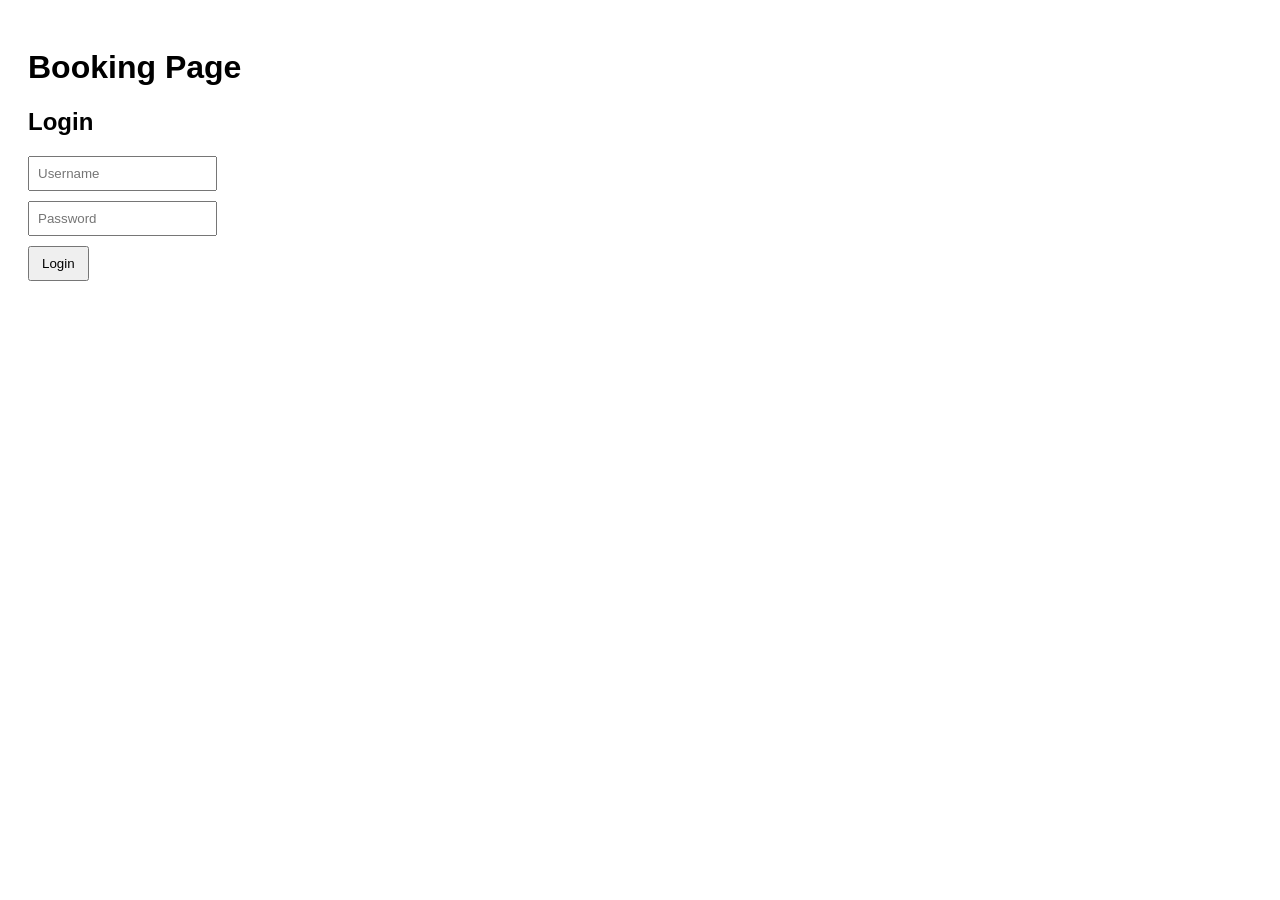
==== frontend/booking.html @ 163bf5a0 "FE First Draft" ====
<!DOCTYPE html>
<html lang="en">
<head>
  <meta charset="UTF-8">
  <title>Booking</title>
  <link rel="stylesheet" href="booking.css">
</head>

<body>

  <h1>Booking Page</h1>

  <!-- LOGIN SECTION -->
  <div id="loginSection">
    <h2>Login</h2>
    <input type="text" id="username" placeholder="Username">
    <input type="password" id="password" placeholder="Password">
    <button id="loginBtn">Login</button>
    <p id="loginStatus"></p>
  </div>

  <!-- EVENT + BOOKING SECTION -->
  <div id="bookingSection" style="display: none;">
    <h2>Event Details</h2>
    <div id="eventDetails"></div>
    <button id="bookBtn">Book Event</button>
    <p id="bookingStatus"></p>
  </div>

  <script src="booking.js"></script>
</body>
</html>
---- frontend/booking.css ----
body {
  font-family: Arial;
  padding: 20px;
}

input {
  display: block;
  margin: 10px 0;
  padding: 8px;
}

button {
  padding: 8px 12px;
  cursor: pointer;
}

#bookingSection {
  margin-top: 20px;
}
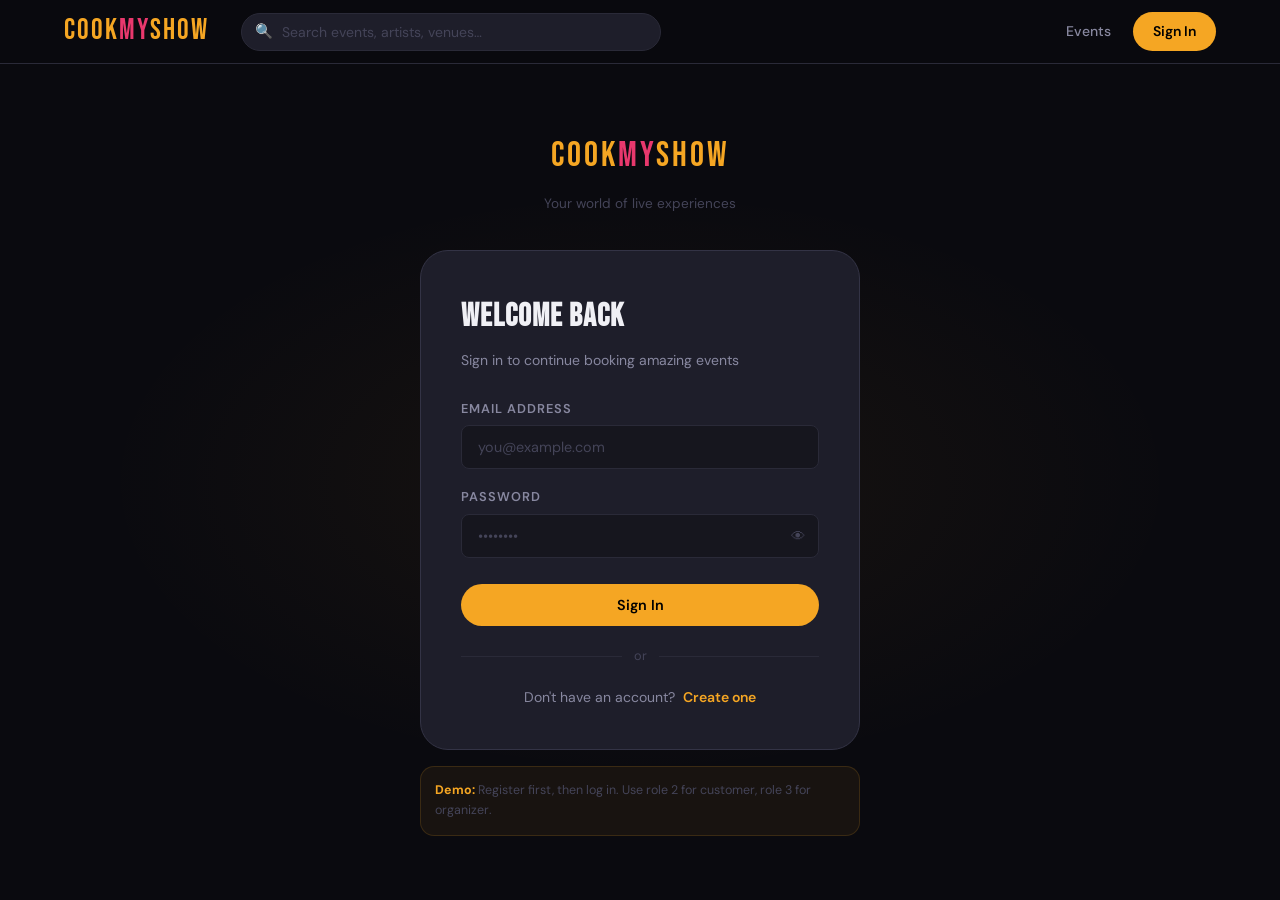
==== commit e5df1fef: "Version 1.0" ====
--- a/frontend/booking.html
+++ b/frontend/booking.html
@@ -2,31 +2,300 @@
 <html lang="en">
 <head>
   <meta charset="UTF-8">
-  <title>Booking</title>
-  <link rel="stylesheet" href="booking.css">
+  <meta name="viewport" content="width=device-width, initial-scale=1.0">
+  <title>Complete Payment — CookMyShow</title>
+  <link rel="stylesheet" href="styles.css">
 </head>
-
 <body>
 
-  <h1>Booking Page</h1>
-
-  <!-- LOGIN SECTION -->
-  <div id="loginSection">
-    <h2>Login</h2>
-    <input type="text" id="username" placeholder="Username">
-    <input type="password" id="password" placeholder="Password">
-    <button id="loginBtn">Login</button>
-    <p id="loginStatus"></p>
+<header class="navbar" id="main-nav"></header>
+
+<div class="page">
+  <!-- Step indicator -->
+  <div class="steps" style="max-width:600px;margin:0 auto 36px">
+    <div class="step done"><span class="step-num">1</span>Show</div>
+    <div class="step done"><span class="step-num">2</span>Tickets</div>
+    <div class="step active"><span class="step-num">3</span>Payment</div>
+    <div class="step" id="step-confirm"><span class="step-num">4</span>Confirm</div>
   </div>
 
-  <!-- EVENT + BOOKING SECTION -->
-  <div id="bookingSection" style="display: none;">
-    <h2>Event Details</h2>
-    <div id="eventDetails"></div>
-    <button id="bookBtn">Book Event</button>
-    <p id="bookingStatus"></p>
+  <div style="max-width:860px;margin:0 auto">
+    <div class="two-col" style="grid-template-columns:1fr 340px">
+
+      <!-- LEFT: Payment Form -->
+      <div>
+        <h1 style="font-family:var(--font-display);font-size:2rem;letter-spacing:1px;margin-bottom:8px">Complete <span style="color:var(--accent)">Payment</span></h1>
+        <p style="color:var(--text-secondary);font-size:0.875rem;margin-bottom:28px" id="expires-label">Your booking is being held…</p>
+
+        <!-- Timer -->
+        <div style="background:rgba(232,56,109,0.08);border:1px solid rgba(232,56,109,0.2);border-radius:var(--radius-md);padding:14px 18px;margin-bottom:28px;display:flex;align-items:center;gap:14px">
+          <span style="font-size:1.4rem">⏳</span>
+          <div>
+            <div style="font-size:0.75rem;color:var(--text-muted);text-transform:uppercase;letter-spacing:1px">Complete payment within</div>
+            <div id="timer" style="font-family:var(--font-display);font-size:1.8rem;color:var(--accent-alt);letter-spacing:2px">05:00</div>
+          </div>
+        </div>
+
+        <!-- Payment Methods -->
+        <div style="margin-bottom:24px">
+          <div style="font-size:0.75rem;color:var(--text-muted);text-transform:uppercase;letter-spacing:1px;margin-bottom:14px">Choose Payment Method</div>
+          <div class="payment-methods">
+            <div class="payment-method selected" data-method="UPI" onclick="selectMethod(this,'UPI')">
+              <span class="payment-method-icon">📱</span>
+              <span class="payment-method-label">UPI / PhonePe / GPay</span>
+              <div class="payment-method-check">✓</div>
+            </div>
+            <div class="payment-method" data-method="CARD" onclick="selectMethod(this,'CARD')">
+              <span class="payment-method-icon">💳</span>
+              <span class="payment-method-label">Credit / Debit Card</span>
+              <div class="payment-method-check"></div>
+            </div>
+            <div class="payment-method" data-method="NET_BANKING" onclick="selectMethod(this,'NETBANKING')">
+              <span class="payment-method-icon">🏦</span>
+              <span class="payment-method-label">Net Banking</span>
+              <div class="payment-method-check"></div>
+            </div>
+            <div class="payment-method" data-method="WALLET" onclick="selectMethod(this,'WALLET')">
+              <span class="payment-method-icon">👛</span>
+              <span class="payment-method-label">Paytm / Amazon Pay</span>
+              <div class="payment-method-check"></div>
+            </div>
+          </div>
+        </div>
+
+        <!-- Simulated Payment Info -->
+        <div style="background:rgba(99,179,237,0.06);border:1px solid rgba(99,179,237,0.2);border-radius:var(--radius-md);padding:14px 18px;margin-bottom:28px;font-size:0.8rem;color:#63b3ed">
+          <strong>Demo Mode:</strong> This is a simulated payment. Click "Pay Now" to simulate a successful transaction.
+        </div>
+
+        <button class="btn btn-primary btn-lg" style="width:100%" id="pay-btn" onclick="initiatePayment()">
+          Pay <span id="pay-amount">—</span>
+        </button>
+
+        <div style="text-align:center;margin-top:16px">
+          <button onclick="cancelBooking()" style="background:none;border:none;color:var(--text-muted);font-size:0.8rem;cursor:pointer;text-decoration:underline">Cancel and go back</button>
+        </div>
+      </div>
+
+      <!-- RIGHT: Order Summary -->
+      <div style="position:sticky;top:calc(var(--nav-h) + 20px)">
+        <div style="background:var(--bg-elevated);border:1px solid var(--border-light);border-radius:var(--radius-xl);padding:24px">
+          <div style="font-family:var(--font-display);font-size:1.2rem;letter-spacing:1px;margin-bottom:18px;padding-bottom:14px;border-bottom:1px solid var(--border)">Order Summary</div>
+
+          <div id="order-event-badge" style="background:var(--bg-card);border-radius:var(--radius-md);padding:14px;margin-bottom:18px;display:flex;gap:12px;align-items:center">
+            <div style="font-size:2rem" id="order-event-emoji">🎪</div>
+            <div>
+              <div style="font-weight:600;font-size:0.9rem" id="order-event-name">Loading…</div>
+              <div style="font-size:0.78rem;color:var(--text-muted)" id="order-show-info">—</div>
+            </div>
+          </div>
+
+          <div class="booking-summary">
+            <div class="summary-row">
+              <span class="label">Tickets</span>
+              <span class="value" id="summary-tickets">—</span>
+            </div>
+            <div class="summary-row">
+              <span class="label">Price/ticket</span>
+              <span class="value" id="summary-price">—</span>
+            </div>
+            <div class="summary-row">
+              <span class="label">Convenience fee</span>
+              <span class="value">₹0</span>
+            </div>
+            <div class="summary-row total">
+              <span class="label">Total</span>
+              <span class="value" id="summary-total">—</span>
+            </div>
+          </div>
+
+          <div style="margin-top:18px;padding:12px;background:rgba(46,204,113,0.06);border:1px solid rgba(46,204,113,0.2);border-radius:var(--radius-sm);font-size:0.78rem;color:var(--accent-green)">
+            🔒 Secure payment. Your details are protected.
+          </div>
+        </div>
+      </div>
+    </div>
   </div>
-
-  <script src="booking.js"></script>
+</div>
+
+<!-- SUCCESS MODAL -->
+<div class="modal-overlay" id="success-modal">
+  <div class="modal" style="text-align:center">
+    <div class="modal-success-icon">✓</div>
+    <h2 class="modal-title" style="margin-bottom:10px">Payment Successful!</h2>
+    <p style="color:var(--text-secondary);font-size:0.875rem;margin-bottom:24px">Your tickets are confirmed. Have an amazing time!</p>
+
+    <div style="background:var(--bg-card);border-radius:var(--radius-md);padding:16px;margin-bottom:24px;text-align:left">
+      <div class="summary-row"><span class="label">Booking ID</span><span class="value" id="success-booking-id">—</span></div>
+      <div class="summary-row"><span class="label">Event</span><span class="value" id="success-event">—</span></div>
+      <div class="summary-row"><span class="label">Tickets</span><span class="value" id="success-tickets">—</span></div>
+      <div class="summary-row total"><span class="label">Paid</span><span class="value" id="success-total">—</span></div>
+    </div>
+
+    <button class="btn btn-primary" style="width:100%" onclick="goToBookings()">View My Tickets</button>
+    <button class="btn btn-secondary" style="width:100%;margin-top:10px" onclick="window.location.href='index.html'">Browse More Events</button>
+  </div>
+</div>
+
+<!-- FAILURE MODAL -->
+<div class="modal-overlay" id="failure-modal">
+  <div class="modal" style="text-align:center">
+    <div class="modal-error-icon">✕</div>
+    <h2 class="modal-title" style="margin-bottom:10px">Payment Failed</h2>
+    <p style="color:var(--text-secondary);font-size:0.875rem;margin-bottom:24px" id="failure-msg">Something went wrong with your payment.</p>
+    <button class="btn btn-primary" style="width:100%" onclick="closeModal('failure-modal')">Try Again</button>
+    <button class="btn btn-secondary" style="width:100%;margin-top:10px" onclick="window.location.href='index.html'">Go Back</button>
+  </div>
+</div>
+
+<script src="app.js"></script>
+<script>
+  const params = new URLSearchParams(window.location.search);
+  const bookingId = params.get('booking_id');
+  const showId    = params.get('show_id');
+  const eventId   = params.get('event_id');
+  const expiresAt = params.get('expires');
+
+  let selectedPayMethod = 'UPI';
+  let timerInterval;
+
+  document.addEventListener('DOMContentLoaded', async () => {
+    renderNav('');
+
+    if (!Auth.isLoggedIn()) { window.location.href = 'login.html'; return; }
+    if (!bookingId) { window.location.href = 'index.html'; return; }
+
+    await loadBookingDetails()
+    startTimer();
+    loadEventDetails();
+  });
+
+  let tickets = 1;
+  let price = 0;
+
+  async function loadBookingDetails() {
+      try {
+        const b = await api.get(`/bookings/${bookingId}`);
+
+        tickets = parseInt(b.ticket_count) || 1;
+        total = parseFloat(b.total_amount) || 0;
+
+        price = total / tickets;
+
+        fillSummary(); // refresh UI
+      } catch (e) {
+        console.error("Failed to load booking", e);
+      }
+  }
+
+  async function loadEventDetails() {
+    try {
+      const ev = await api.get(`/events/${eventId}`);
+      if (ev) {
+        document.getElementById('order-event-name').textContent = ev.title;
+        document.getElementById('order-event-emoji').textContent = categoryEmoji(ev.event_type);
+        document.getElementById('success-event').textContent = ev.title;
+      }
+    } catch(_) {}
+  }
+
+  function fillSummary() {
+    const total = price * tickets;
+    document.getElementById('summary-tickets').textContent = tickets;
+    document.getElementById('summary-price').textContent = formatCurrency(price);
+    document.getElementById('summary-total').textContent = formatCurrency(total);
+    document.getElementById('pay-amount').textContent = formatCurrency(total);
+    document.getElementById('success-booking-id').textContent = `#${bookingId}`;
+    document.getElementById('success-tickets').textContent = `${tickets} ticket${tickets > 1 ? 's' : ''}`;
+    document.getElementById('success-total').textContent = formatCurrency(total);
+    document.getElementById('order-show-info').textContent = `${tickets} ticket${tickets > 1 ? 's' : ''} — ${formatCurrency(total)}`;
+  }
+
+  function startTimer() {
+    if (!expiresAt) return;
+    const expiry = new Date(expiresAt).getTime();
+
+    timerInterval = setInterval(() => {
+      const now = Date.now();
+      const diff = Math.max(0, expiry - now);
+      const mins = Math.floor(diff / 60000);
+      const secs = Math.floor((diff % 60000) / 1000);
+      document.getElementById('timer').textContent = `${String(mins).padStart(2,'0')}:${String(secs).padStart(2,'0')}`;
+
+      if (diff <= 0) {
+        clearInterval(timerInterval);
+        document.getElementById('timer').textContent = '00:00';
+        document.getElementById('pay-btn').disabled = true;
+        showToast('Booking expired. Please try again.', 'error');
+        setTimeout(() => window.location.href = `event.html?id=${eventId}`, 2000);
+      }
+    }, 1000);
+  }
+
+  function selectMethod(el, method) {
+    document.querySelectorAll('.payment-method').forEach(m => {
+      m.classList.remove('selected');
+      m.querySelector('.payment-method-check').textContent = '';
+    });
+    el.classList.add('selected');
+    el.querySelector('.payment-method-check').textContent = '✓';
+    selectedPayMethod = method;
+  }
+
+  async function initiatePayment() {
+      const btn = document.getElementById('pay-btn');
+      btn.disabled = true;
+      btn.textContent = 'Processing…';
+      clearInterval(timerInterval);
+
+      try {
+          // Step 1: Initiate payment
+          const res = await api.post('/payments/initiate', {
+              booking_id: parseInt(bookingId),
+              method: selectedPayMethod
+          });
+
+          const transactionRef = res.transaction_ref
+
+          // Step 2: Simulate webhook (success)
+          await api.post('/payments/webhook', {
+              booking_id: parseInt(bookingId),
+              status: 'SUCCESS',
+              method: selectedPayMethod,
+              transaction_ref: transactionRef
+          });
+
+          // Show success
+          document.getElementById('step-confirm').classList.add('active');
+          openModal('success-modal');
+
+      } catch (e) {
+          document.getElementById('failure-msg').textContent = e.message || 'Payment processing failed.';
+          openModal('failure-modal');
+          btn.disabled = false;
+          btn.textContent = `Pay ${formatCurrency(price * tickets)}`;
+      }
+  }
+
+  async function cancelBooking() {
+    showConfirmModal(
+      'Cancel Booking?',
+      'This will cancel your booking and release the reserved tickets.',
+      async () => {
+        try {
+          await api.post(`/bookings/${bookingId}/cancel`, {});
+          window.location.href = 'index.html';
+        } catch(e) {
+          window.location.href = 'index.html';
+        }
+      }
+    );
+  }
+
+  function goToBookings() {
+    closeModal('success-modal');
+    window.location.href = 'my-bookings.html';
+  }
+</script>
 </body>
-</html>+</html>
--- a/frontend/styles.css
+++ b/frontend/styles.css
@@ -0,0 +1,998 @@
+/* ============================================
+   COOKMYSHOW — Global Styles
+   Aesthetic: Dark luxury cinema / District-inspired
+   ============================================ */
+
+@import url('https://fonts.googleapis.com/css2?family=Bebas+Neue&family=DM+Sans:ital,wght@0,300;0,400;0,500;0,600;1,400&family=DM+Mono:wght@400;500&display=swap');
+
+:root {
+  --bg-primary: #0a0a0f;
+  --bg-secondary: #111118;
+  --bg-card: #16161e;
+  --bg-elevated: #1e1e2a;
+  --accent: #f5a623;
+  --accent-alt: #e8386d;
+  --accent-green: #2ecc71;
+  --text-primary: #f0f0f5;
+  --text-secondary: #8888a0;
+  --text-muted: #444458;
+  --border: #2a2a38;
+  --border-light: #333345;
+  --radius-sm: 8px;
+  --radius-md: 14px;
+  --radius-lg: 20px;
+  --radius-xl: 28px;
+  --shadow-card: 0 4px 24px rgba(0,0,0,0.4);
+  --shadow-elevated: 0 8px 48px rgba(0,0,0,0.6);
+  --font-display: 'Bebas Neue', sans-serif;
+  --font-body: 'DM Sans', sans-serif;
+  --font-mono: 'DM Mono', monospace;
+  --nav-h: 64px;
+  --transition: 0.2s cubic-bezier(0.4, 0, 0.2, 1);
+}
+
+*, *::before, *::after { box-sizing: border-box; margin: 0; padding: 0; }
+
+html { scroll-behavior: smooth; }
+
+body {
+  font-family: var(--font-body);
+  background: var(--bg-primary);
+  color: var(--text-primary);
+  min-height: 100vh;
+  line-height: 1.6;
+  -webkit-font-smoothing: antialiased;
+}
+
+/* ---- SCROLLBAR ---- */
+::-webkit-scrollbar { width: 6px; }
+::-webkit-scrollbar-track { background: var(--bg-secondary); }
+::-webkit-scrollbar-thumb { background: var(--border-light); border-radius: 3px; }
+
+/* ============ NAVBAR ============ */
+.navbar {
+  position: sticky; top: 0; z-index: 100;
+  height: var(--nav-h);
+  background: rgba(10,10,15,0.92);
+  backdrop-filter: blur(16px);
+  border-bottom: 1px solid var(--border);
+  display: flex; align-items: center;
+  padding: 0 5%;
+  gap: 2rem;
+}
+
+.nav-logo {
+  font-family: var(--font-display);
+  font-size: 1.8rem;
+  letter-spacing: 2px;
+  color: var(--accent);
+  text-decoration: none;
+  white-space: nowrap;
+}
+
+.nav-logo span { color: var(--accent-alt); }
+
+.nav-search {
+  flex: 1; max-width: 420px;
+  position: relative;
+}
+
+.nav-search input {
+  width: 100%; padding: 9px 16px 9px 40px;
+  background: var(--bg-elevated);
+  border: 1px solid var(--border);
+  border-radius: 100px;
+  color: var(--text-primary);
+  font-family: var(--font-body);
+  font-size: 0.875rem;
+  outline: none;
+  transition: border-color var(--transition);
+}
+
+.nav-search input:focus { border-color: var(--accent); }
+.nav-search input::placeholder { color: var(--text-muted); }
+
+.nav-search-icon {
+  position: absolute; left: 14px; top: 50%;
+  transform: translateY(-50%);
+  color: var(--text-muted); font-size: 0.9rem;
+}
+
+.nav-links {
+  display: flex; align-items: center; gap: 0.5rem;
+  margin-left: auto;
+}
+
+.nav-link {
+  color: var(--text-secondary);
+  text-decoration: none;
+  font-size: 0.875rem;
+  font-weight: 500;
+  padding: 7px 14px;
+  border-radius: 100px;
+  transition: all var(--transition);
+}
+
+.nav-link:hover { color: var(--text-primary); background: var(--bg-elevated); }
+.nav-link.active { color: var(--accent); }
+
+.btn-nav {
+  padding: 8px 20px;
+  background: var(--accent);
+  color: #000;
+  border: none;
+  border-radius: 100px;
+  font-family: var(--font-body);
+  font-size: 0.875rem;
+  font-weight: 600;
+  cursor: pointer;
+  transition: all var(--transition);
+  text-decoration: none;
+  display: inline-block;
+}
+
+.btn-nav:hover { background: #ffba45; transform: translateY(-1px); }
+
+.nav-avatar {
+  width: 36px; height: 36px;
+  border-radius: 50%;
+  background: linear-gradient(135deg, var(--accent), var(--accent-alt));
+  display: flex; align-items: center; justify-content: center;
+  font-weight: 700; font-size: 0.875rem; color: #000;
+  cursor: pointer;
+  border: 2px solid transparent;
+  transition: border-color var(--transition);
+}
+
+.nav-avatar:hover { border-color: var(--accent); }
+
+.nav-dropdown {
+  position: relative;
+}
+
+.nav-dropdown-menu {
+  position: absolute; top: 100%; right: 0;
+  background: var(--bg-elevated);
+  border: 1px solid var(--border-light);
+  border-radius: var(--radius-md);
+  padding: 8px;
+  min-width: 180px;
+  box-shadow: var(--shadow-elevated);
+  display: none;
+  flex-direction: column;
+  gap: 2px;
+  z-index: 200;
+}
+
+.nav-dropdown:hover .nav-dropdown-menu,
+.nav-dropdown-menu.open { display: flex; }
+
+.dropdown-item {
+  padding: 10px 14px;
+  border-radius: var(--radius-sm);
+  color: var(--text-secondary);
+  text-decoration: none;
+  font-size: 0.875rem;
+  cursor: pointer;
+  transition: all var(--transition);
+  display: flex; align-items: center; gap: 10px;
+  background: none; border: none; width: 100%; text-align: left;
+}
+
+.dropdown-item:hover { background: var(--bg-card); color: var(--text-primary); }
+.dropdown-item.danger { color: var(--accent-alt); }
+
+/* ============ BUTTONS ============ */
+.btn {
+  display: inline-flex; align-items: center; justify-content: center; gap: 8px;
+  padding: 12px 28px;
+  border-radius: 100px;
+  font-family: var(--font-body);
+  font-size: 0.9rem;
+  font-weight: 600;
+  cursor: pointer;
+  border: none;
+  transition: all var(--transition);
+  text-decoration: none;
+  white-space: nowrap;
+}
+
+.btn-primary {
+  background: var(--accent);
+  color: #000;
+}
+.btn-primary:hover { background: #ffba45; transform: translateY(-2px); box-shadow: 0 8px 24px rgba(245,166,35,0.3); }
+
+.btn-secondary {
+  background: transparent;
+  color: var(--text-primary);
+  border: 1px solid var(--border-light);
+}
+.btn-secondary:hover { border-color: var(--text-secondary); background: var(--bg-elevated); }
+
+.btn-danger {
+  background: rgba(232,56,109,0.15);
+  color: var(--accent-alt);
+  border: 1px solid rgba(232,56,109,0.3);
+}
+.btn-danger:hover { background: rgba(232,56,109,0.25); }
+
+.btn-ghost {
+  background: transparent; color: var(--accent);
+  border: 1px solid rgba(245,166,35,0.3);
+}
+.btn-ghost:hover { background: rgba(245,166,35,0.1); }
+
+.btn-sm { padding: 7px 16px; font-size: 0.8rem; }
+.btn-lg { padding: 16px 40px; font-size: 1rem; }
+
+.btn:disabled { opacity: 0.4; cursor: not-allowed; transform: none !important; }
+
+/* ============ CARDS ============ */
+.event-card {
+  background: var(--bg-card);
+  border: 1px solid var(--border);
+  border-radius: var(--radius-lg);
+  overflow: hidden;
+  transition: all var(--transition);
+  cursor: pointer;
+  display: flex; flex-direction: column;
+}
+
+.event-card:hover {
+  border-color: var(--border-light);
+  transform: translateY(-4px);
+  box-shadow: var(--shadow-elevated);
+}
+
+.event-card-image {
+  width: 100%; aspect-ratio: 16/9;
+  background: var(--bg-elevated);
+  position: relative; overflow: hidden;
+}
+
+.event-card-image img {
+  width: 100%; height: 100%; object-fit: cover;
+  transition: transform 0.4s ease;
+}
+
+.event-card:hover .event-card-image img { transform: scale(1.05); }
+
+.event-card-image .placeholder-img {
+  width: 100%; height: 100%;
+  display: flex; align-items: center; justify-content: center;
+  font-size: 3rem;
+  background: linear-gradient(135deg, var(--bg-elevated), var(--bg-secondary));
+}
+
+.event-card-badge {
+  position: absolute; top: 10px; left: 10px;
+  padding: 4px 10px;
+  background: rgba(0,0,0,0.75);
+  backdrop-filter: blur(4px);
+  border-radius: 100px;
+  font-size: 0.7rem; font-weight: 600;
+  color: var(--accent);
+  letter-spacing: 1px;
+  text-transform: uppercase;
+  border: 1px solid rgba(245,166,35,0.3);
+}
+
+.wishlist-btn {
+  position: absolute; top: 10px; right: 10px;
+  width: 34px; height: 34px;
+  border-radius: 50%;
+  background: rgba(0,0,0,0.7);
+  backdrop-filter: blur(4px);
+  border: 1px solid var(--border-light);
+  color: var(--text-secondary);
+  display: flex; align-items: center; justify-content: center;
+  cursor: pointer; font-size: 0.9rem;
+  transition: all var(--transition);
+}
+
+.wishlist-btn:hover, .wishlist-btn.active { color: var(--accent-alt); border-color: var(--accent-alt); }
+
+.event-card-body { padding: 16px; flex: 1; display: flex; flex-direction: column; gap: 6px; }
+
+.event-card-title {
+  font-size: 0.975rem; font-weight: 600;
+  color: var(--text-primary);
+  display: -webkit-box;
+  -webkit-line-clamp: 2;
+  -webkit-box-orient: vertical;
+  overflow: hidden;
+}
+
+.event-card-meta {
+  font-size: 0.8rem; color: var(--text-secondary);
+  display: flex; align-items: center; gap: 6px;
+}
+
+.event-card-price {
+  margin-top: auto; padding-top: 12px;
+  display: flex; align-items: center; justify-content: space-between;
+  border-top: 1px solid var(--border);
+}
+
+.price-label {
+  font-size: 0.75rem; color: var(--text-muted); text-transform: uppercase; letter-spacing: 1px;
+}
+
+.price-value {
+  font-family: var(--font-display);
+  font-size: 1.4rem;
+  letter-spacing: 1px;
+  color: var(--accent);
+}
+
+/* ============ GRID ============ */
+.events-grid {
+  display: grid;
+  grid-template-columns: repeat(auto-fill, minmax(260px, 1fr));
+  gap: 20px;
+}
+
+/* ============ HERO ============ */
+.hero {
+  min-height: 72vh;
+  display: flex; align-items: center;
+  position: relative; overflow: hidden;
+  padding: 80px 5%;
+}
+
+.hero-bg {
+  position: absolute; inset: 0;
+  background: radial-gradient(ellipse 80% 60% at 60% 50%, rgba(245,166,35,0.08) 0%, transparent 70%),
+              radial-gradient(ellipse 50% 40% at 20% 80%, rgba(232,56,109,0.06) 0%, transparent 60%);
+}
+
+.hero-content {
+  position: relative; z-index: 1;
+  max-width: 640px;
+}
+
+.hero-eyebrow {
+  font-family: var(--font-mono);
+  font-size: 0.75rem;
+  color: var(--accent);
+  letter-spacing: 3px;
+  text-transform: uppercase;
+  margin-bottom: 16px;
+  display: flex; align-items: center; gap: 8px;
+}
+
+.hero-eyebrow::before {
+  content: '';
+  width: 32px; height: 1px;
+  background: var(--accent);
+}
+
+.hero-title {
+  font-family: var(--font-display);
+  font-size: clamp(3.5rem, 8vw, 6rem);
+  line-height: 0.95;
+  letter-spacing: 2px;
+  margin-bottom: 20px;
+}
+
+.hero-title .accent { color: var(--accent); }
+.hero-title .alt { color: var(--accent-alt); }
+
+.hero-sub {
+  color: var(--text-secondary);
+  font-size: 1.05rem;
+  max-width: 480px;
+  margin-bottom: 36px;
+  line-height: 1.7;
+}
+
+.hero-actions { display: flex; gap: 14px; flex-wrap: wrap; }
+
+.hero-stats {
+  display: flex; gap: 36px; margin-top: 48px;
+}
+
+.stat-item { display: flex; flex-direction: column; gap: 4px; }
+.stat-num {
+  font-family: var(--font-display);
+  font-size: 2rem;
+  color: var(--text-primary);
+  letter-spacing: 1px;
+}
+.stat-label { font-size: 0.75rem; color: var(--text-muted); text-transform: uppercase; letter-spacing: 1px; }
+
+/* ============ SECTION ============ */
+.section { padding: 60px 5%; }
+.section-header {
+  display: flex; align-items: center; justify-content: space-between;
+  margin-bottom: 28px;
+}
+
+.section-title {
+  font-family: var(--font-display);
+  font-size: 2rem;
+  letter-spacing: 1px;
+}
+
+.section-title span { color: var(--accent); }
+
+/* ============ FILTERS ============ */
+.filter-bar {
+  display: flex; gap: 10px; flex-wrap: wrap;
+  margin-bottom: 28px;
+}
+
+.filter-chip {
+  padding: 7px 18px;
+  border-radius: 100px;
+  font-size: 0.8rem; font-weight: 500;
+  border: 1px solid var(--border);
+  background: transparent;
+  color: var(--text-secondary);
+  cursor: pointer;
+  transition: all var(--transition);
+  font-family: var(--font-body);
+}
+
+.filter-chip:hover { border-color: var(--text-muted); color: var(--text-primary); }
+.filter-chip.active {
+  background: var(--accent);
+  color: #000; border-color: var(--accent);
+}
+
+/* ============ MODALS ============ */
+.modal-overlay {
+  position: fixed; inset: 0; z-index: 1000;
+  background: rgba(0,0,0,0.8);
+  backdrop-filter: blur(8px);
+  display: flex; align-items: center; justify-content: center;
+  padding: 20px;
+  opacity: 0; pointer-events: none;
+  transition: opacity var(--transition);
+}
+
+.modal-overlay.open { opacity: 1; pointer-events: all; }
+
+.modal {
+  background: var(--bg-elevated);
+  border: 1px solid var(--border-light);
+  border-radius: var(--radius-xl);
+  padding: 36px;
+  width: 100%; max-width: 480px;
+  max-height: 90vh;
+  overflow-y: auto;
+  box-shadow: var(--shadow-elevated);
+  transform: scale(0.96) translateY(12px);
+  transition: transform var(--transition);
+}
+
+.modal-overlay.open .modal { transform: scale(1) translateY(0); }
+
+.modal-header {
+  display: flex; align-items: center; justify-content: space-between;
+  margin-bottom: 28px;
+}
+
+.modal-title {
+  font-family: var(--font-display);
+  font-size: 1.8rem;
+  letter-spacing: 1px;
+}
+
+.modal-close {
+  width: 36px; height: 36px;
+  border-radius: 50%;
+  background: var(--bg-card);
+  border: 1px solid var(--border);
+  color: var(--text-secondary);
+  cursor: pointer;
+  display: flex; align-items: center; justify-content: center;
+  font-size: 1rem; transition: all var(--transition);
+}
+
+.modal-close:hover { color: var(--text-primary); background: var(--border); }
+
+.modal-success-icon {
+  width: 72px; height: 72px;
+  border-radius: 50%;
+  background: rgba(46,204,113,0.15);
+  border: 2px solid var(--accent-green);
+  display: flex; align-items: center; justify-content: center;
+  font-size: 2rem; margin: 0 auto 24px;
+  animation: popIn 0.4s cubic-bezier(0.34, 1.56, 0.64, 1);
+}
+
+@keyframes popIn {
+  from { transform: scale(0); opacity: 0; }
+  to { transform: scale(1); opacity: 1; }
+}
+
+.modal-error-icon {
+  width: 72px; height: 72px;
+  border-radius: 50%;
+  background: rgba(232,56,109,0.15);
+  border: 2px solid var(--accent-alt);
+  display: flex; align-items: center; justify-content: center;
+  font-size: 2rem; margin: 0 auto 24px;
+}
+
+/* ============ FORMS ============ */
+.form-group { display: flex; flex-direction: column; gap: 6px; margin-bottom: 18px; }
+
+.form-label {
+  font-size: 0.8rem; font-weight: 600;
+  color: var(--text-secondary);
+  text-transform: uppercase;
+  letter-spacing: 1px;
+}
+
+.form-input {
+  padding: 12px 16px;
+  background: var(--bg-card);
+  border: 1px solid var(--border);
+  border-radius: var(--radius-sm);
+  color: var(--text-primary);
+  font-family: var(--font-body);
+  font-size: 0.9rem;
+  outline: none;
+  transition: border-color var(--transition);
+  width: 100%;
+}
+
+.form-input:focus { border-color: var(--accent); }
+.form-input::placeholder { color: var(--text-muted); }
+
+select.form-input { cursor: pointer; }
+
+.form-error {
+  font-size: 0.8rem; color: var(--accent-alt);
+  min-height: 18px;
+}
+
+.form-divider {
+  display: flex; align-items: center; gap: 12px;
+  color: var(--text-muted); font-size: 0.8rem;
+  margin: 20px 0;
+}
+
+.form-divider::before, .form-divider::after {
+  content: ''; flex: 1; height: 1px;
+  background: var(--border);
+}
+
+/* ============ TAGS ============ */
+.tag {
+  display: inline-flex; align-items: center;
+  padding: 3px 10px;
+  border-radius: 100px;
+  font-size: 0.72rem; font-weight: 600;
+  text-transform: uppercase; letter-spacing: 1px;
+}
+
+.tag-success { background: rgba(46,204,113,0.15); color: var(--accent-green); }
+.tag-warning { background: rgba(245,166,35,0.15); color: var(--accent); }
+.tag-danger  { background: rgba(232,56,109,0.15); color: var(--accent-alt); }
+.tag-info    { background: rgba(99,179,237,0.15); color: #63b3ed; }
+
+/* ============ SHOW CARD ============ */
+.show-card {
+  background: var(--bg-card);
+  border: 1px solid var(--border);
+  border-radius: var(--radius-md);
+  padding: 20px;
+  display: flex; align-items: center; justify-content: space-between;
+  gap: 16px;
+  transition: all var(--transition);
+  cursor: pointer;
+}
+
+.show-card:hover { border-color: var(--accent); background: var(--bg-elevated); }
+.show-card.selected { border-color: var(--accent); background: rgba(245,166,35,0.06); }
+
+.show-card-time {
+  font-family: var(--font-display);
+  font-size: 1.6rem; letter-spacing: 1px;
+  color: var(--text-primary);
+}
+
+.show-card-info { flex: 1; }
+.show-card-date { font-size: 0.8rem; color: var(--text-muted); }
+
+.show-card-availability {
+  font-size: 0.78rem; font-weight: 600;
+  margin-top: 6px;
+}
+
+.avail-high { color: var(--accent-green); }
+.avail-medium { color: var(--accent); }
+.avail-low { color: var(--accent-alt); }
+.avail-none { color: var(--text-muted); }
+
+.show-card-price {
+  text-align: right;
+  font-family: var(--font-display);
+  font-size: 1.5rem;
+  color: var(--accent);
+  letter-spacing: 1px;
+}
+
+/* ============ BOOKING SUMMARY ============ */
+.booking-summary {
+  background: var(--bg-card);
+  border: 1px solid var(--border);
+  border-radius: var(--radius-lg);
+  padding: 24px;
+}
+
+.summary-row {
+  display: flex; justify-content: space-between; align-items: center;
+  padding: 10px 0;
+  border-bottom: 1px solid var(--border);
+  font-size: 0.875rem;
+}
+
+.summary-row:last-child { border-bottom: none; }
+.summary-row.total { font-weight: 700; font-size: 1rem; }
+.summary-row .label { color: var(--text-secondary); }
+.summary-row .value { color: var(--text-primary); font-weight: 500; }
+.summary-row.total .value { color: var(--accent); font-family: var(--font-display); font-size: 1.4rem; }
+
+/* ============ PAYMENT ============ */
+.payment-methods {
+  display: flex; flex-direction: column; gap: 10px;
+  margin-bottom: 24px;
+}
+
+.payment-method {
+  padding: 14px 18px;
+  background: var(--bg-card);
+  border: 1px solid var(--border);
+  border-radius: var(--radius-md);
+  display: flex; align-items: center; gap: 14px;
+  cursor: pointer; transition: all var(--transition);
+}
+
+.payment-method:hover { border-color: var(--border-light); }
+.payment-method.selected { border-color: var(--accent); background: rgba(245,166,35,0.06); }
+
+.payment-method-icon { font-size: 1.4rem; }
+.payment-method-label { font-weight: 500; flex: 1; }
+.payment-method-check {
+  width: 20px; height: 20px; border-radius: 50%;
+  border: 2px solid var(--border);
+  display: flex; align-items: center; justify-content: center;
+}
+
+.payment-method.selected .payment-method-check {
+  border-color: var(--accent);
+  background: var(--accent);
+  color: #000; font-size: 0.7rem;
+}
+
+/* ============ BOOKING CARD ============ */
+.booking-card {
+  background: var(--bg-card);
+  border: 1px solid var(--border);
+  border-radius: var(--radius-lg);
+  padding: 24px;
+  display: flex; gap: 20px;
+  position: relative; overflow: hidden;
+}
+
+.booking-card::before {
+  content: '';
+  position: absolute; left: 0; top: 0; bottom: 0;
+  width: 4px;
+  background: var(--accent);
+}
+
+.booking-card.cancelled::before { background: var(--accent-alt); }
+.booking-card.confirmed::before { background: var(--accent-green); }
+
+.booking-card-body { flex: 1; }
+.booking-card-event { font-size: 1.05rem; font-weight: 600; margin-bottom: 6px; }
+.booking-card-meta { font-size: 0.8rem; color: var(--text-secondary); display: flex; flex-wrap: wrap; gap: 12px; }
+.booking-card-meta span { display: flex; align-items: center; gap: 5px; }
+
+.booking-card-actions {
+  display: flex; flex-direction: column; gap: 8px; align-items: flex-end;
+  min-width: 120px;
+}
+
+.ticket-count {
+  font-family: var(--font-display);
+  font-size: 2rem; color: var(--accent); letter-spacing: 2px;
+  text-align: center;
+}
+
+/* ============ PROFILE ============ */
+.profile-hero {
+  background: linear-gradient(135deg, var(--bg-elevated), var(--bg-card));
+  border: 1px solid var(--border);
+  border-radius: var(--radius-xl);
+  padding: 36px;
+  display: flex; gap: 28px; align-items: center;
+  margin-bottom: 40px;
+}
+
+.profile-avatar {
+  width: 80px; height: 80px; border-radius: 50%;
+  background: linear-gradient(135deg, var(--accent), var(--accent-alt));
+  display: flex; align-items: center; justify-content: center;
+  font-size: 2rem; font-weight: 700; color: #000;
+  flex-shrink: 0;
+}
+
+.profile-name {
+  font-family: var(--font-display);
+  font-size: 2.2rem; letter-spacing: 1px;
+}
+
+.profile-email { color: var(--text-secondary); font-size: 0.9rem; margin-top: 4px; }
+.profile-phone { color: var(--text-muted); font-size: 0.85rem; font-family: var(--font-mono); }
+
+/* ============ ORGANIZER ============ */
+.analytics-grid {
+  display: grid;
+  grid-template-columns: repeat(auto-fill, minmax(200px, 1fr));
+  gap: 16px;
+  margin-bottom: 36px;
+}
+
+.analytics-card {
+  background: var(--bg-card);
+  border: 1px solid var(--border);
+  border-radius: var(--radius-md);
+  padding: 20px;
+}
+
+.analytics-value {
+  font-family: var(--font-display);
+  font-size: 2.4rem;
+  color: var(--accent);
+  letter-spacing: 2px;
+}
+
+.analytics-label {
+  font-size: 0.78rem; color: var(--text-muted);
+  text-transform: uppercase; letter-spacing: 1px;
+  margin-top: 4px;
+}
+
+.analytics-trend {
+  font-size: 0.8rem; margin-top: 8px;
+  color: var(--accent-green);
+}
+
+/* ============ TABLE ============ */
+.data-table {
+  width: 100%; border-collapse: collapse;
+}
+
+.data-table th {
+  padding: 12px 16px;
+  text-align: left;
+  font-size: 0.75rem;
+  font-weight: 600;
+  color: var(--text-muted);
+  text-transform: uppercase;
+  letter-spacing: 1px;
+  border-bottom: 1px solid var(--border);
+}
+
+.data-table td {
+  padding: 14px 16px;
+  border-bottom: 1px solid var(--border);
+  font-size: 0.875rem;
+  color: var(--text-secondary);
+}
+
+.data-table tr:last-child td { border-bottom: none; }
+.data-table tr:hover td { background: var(--bg-elevated); }
+
+/* ============ TOAST ============ */
+.toast-container {
+  position: fixed; bottom: 24px; right: 24px;
+  z-index: 9999;
+  display: flex; flex-direction: column; gap: 10px;
+}
+
+.toast {
+  padding: 14px 20px;
+  background: var(--bg-elevated);
+  border: 1px solid var(--border-light);
+  border-radius: var(--radius-md);
+  font-size: 0.875rem;
+  max-width: 320px;
+  box-shadow: var(--shadow-elevated);
+  display: flex; align-items: center; gap: 12px;
+  animation: slideIn 0.3s ease;
+}
+
+@keyframes slideIn {
+  from { transform: translateX(100%); opacity: 0; }
+  to { transform: translateX(0); opacity: 1; }
+}
+
+.toast.success { border-left: 3px solid var(--accent-green); }
+.toast.error   { border-left: 3px solid var(--accent-alt); }
+.toast.info    { border-left: 3px solid var(--accent); }
+
+/* ============ LOADER ============ */
+.loader {
+  display: flex; align-items: center; justify-content: center;
+  padding: 60px; flex-direction: column; gap: 16px;
+  color: var(--text-muted);
+}
+
+.spinner {
+  width: 40px; height: 40px;
+  border: 2px solid var(--border);
+  border-top-color: var(--accent);
+  border-radius: 50%;
+  animation: spin 0.7s linear infinite;
+}
+
+@keyframes spin { to { transform: rotate(360deg); } }
+
+/* ============ EMPTY STATE ============ */
+.empty-state {
+  text-align: center; padding: 80px 20px;
+  display: flex; flex-direction: column; align-items: center; gap: 16px;
+}
+
+.empty-state-icon { font-size: 3rem; margin-bottom: 8px; }
+.empty-state-title { font-size: 1.2rem; font-weight: 600; color: var(--text-primary); }
+.empty-state-sub { font-size: 0.875rem; color: var(--text-muted); max-width: 300px; }
+
+/* ============ CONTAINER ============ */
+.container { max-width: 1200px; margin: 0 auto; }
+.page { padding: 40px 5%; }
+
+/* ============ BREADCRUMB ============ */
+.breadcrumb {
+  display: flex; align-items: center; gap: 8px;
+  font-size: 0.8rem; color: var(--text-muted);
+  margin-bottom: 28px;
+}
+
+.breadcrumb a { color: var(--text-muted); text-decoration: none; }
+.breadcrumb a:hover { color: var(--accent); }
+.breadcrumb .sep { color: var(--border-light); }
+
+/* ============ EVENT DETAIL ============ */
+.event-detail-hero {
+  position: relative; overflow: hidden;
+  border-radius: var(--radius-xl);
+  margin-bottom: 32px;
+  min-height: 340px;
+  background: var(--bg-elevated);
+  display: flex; align-items: flex-end;
+}
+
+.event-detail-overlay {
+  position: absolute; inset: 0;
+  background: linear-gradient(to top, rgba(0,0,0,0.9) 0%, rgba(0,0,0,0.3) 60%, transparent 100%);
+}
+
+.event-detail-bg {
+  position: absolute; inset: 0;
+  width: 100%; height: 100%;
+  object-fit: cover; filter: blur(2px);
+}
+
+.event-detail-content {
+  position: relative; z-index: 2;
+  padding: 36px;
+}
+
+.event-detail-type {
+  font-family: var(--font-mono);
+  font-size: 0.72rem;
+  color: var(--accent);
+  letter-spacing: 3px;
+  text-transform: uppercase;
+  margin-bottom: 12px;
+}
+
+.event-detail-title {
+  font-family: var(--font-display);
+  font-size: clamp(2rem, 5vw, 3.5rem);
+  letter-spacing: 2px;
+  line-height: 1;
+  margin-bottom: 14px;
+}
+
+.event-detail-meta {
+  display: flex; flex-wrap: wrap; gap: 16px;
+  color: rgba(255,255,255,0.75);
+  font-size: 0.875rem;
+}
+
+.event-detail-meta span { display: flex; align-items: center; gap: 6px; }
+
+.two-col { display: grid; grid-template-columns: 1fr 360px; gap: 28px; align-items: start; }
+
+@media (max-width: 900px) {
+  .two-col { grid-template-columns: 1fr; }
+  .hero-stats { flex-wrap: wrap; }
+}
+
+@media (max-width: 640px) {
+  .navbar { padding: 0 4%; gap: 1rem; }
+  .nav-search { display: none; }
+  .page { padding: 24px 4%; }
+  .booking-card { flex-direction: column; }
+  .booking-card-actions { flex-direction: row; flex-wrap: wrap; align-items: flex-start; }
+  .profile-hero { flex-direction: column; text-align: center; }
+}
+
+/* ============ TICKER STRIP ============ */
+.ticker-strip {
+  background: var(--accent);
+  padding: 9px 0;
+  overflow: hidden;
+  white-space: nowrap;
+}
+
+.ticker-inner {
+  display: inline-flex; gap: 48px;
+  animation: ticker 24s linear infinite;
+  color: #000;
+  font-size: 0.75rem; font-weight: 700;
+  letter-spacing: 2px; text-transform: uppercase;
+}
+
+@keyframes ticker {
+  from { transform: translateX(0); }
+  to { transform: translateX(-50%); }
+}
+
+/* ============ ORGANIZER FORM ============ */
+.organizer-section {
+  background: var(--bg-card);
+  border: 1px solid var(--border);
+  border-radius: var(--radius-lg);
+  padding: 28px;
+  margin-bottom: 28px;
+}
+
+.organizer-section-title {
+  font-family: var(--font-display);
+  font-size: 1.4rem; letter-spacing: 1px;
+  margin-bottom: 20px;
+  padding-bottom: 16px;
+  border-bottom: 1px solid var(--border);
+  color: var(--accent);
+}
+
+.form-row { display: grid; grid-template-columns: 1fr 1fr; gap: 16px; }
+@media (max-width: 640px) { .form-row { grid-template-columns: 1fr; } }
+
+/* step indicator */
+.steps {
+  display: flex; gap: 0; margin-bottom: 36px;
+  background: var(--bg-card);
+  border: 1px solid var(--border);
+  border-radius: var(--radius-md);
+  overflow: hidden;
+}
+
+.step {
+  flex: 1; padding: 14px;
+  text-align: center;
+  font-size: 0.8rem; font-weight: 600;
+  color: var(--text-muted);
+  position: relative;
+  border-right: 1px solid var(--border);
+}
+
+.step:last-child { border-right: none; }
+.step.active { background: rgba(245,166,35,0.1); color: var(--accent); }
+.step.done { color: var(--accent-green); }
+.step-num {
+  display: block; font-size: 1.2rem;
+  font-family: var(--font-display);
+  letter-spacing: 1px;
+}
